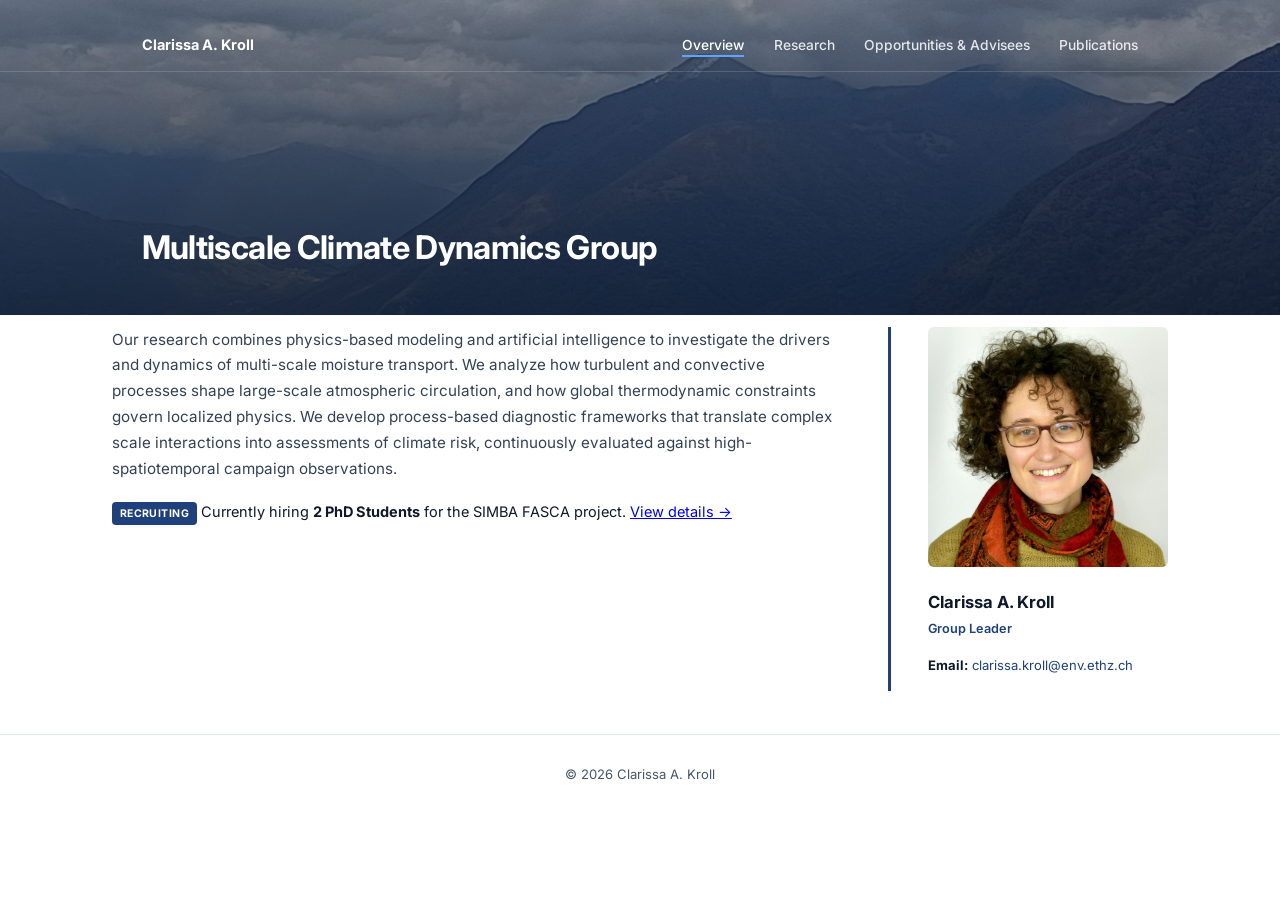
==== index.html @ e0d8de3f "Initial website release" ====
<!DOCTYPE html>
<html lang="en">
<head>
  <meta charset="UTF-8" />
  <meta name="viewport" content="width=device-width, initial-scale=1.0" />
  <title>Multiscale Climate Dynamics — Clarissa A. Kroll</title>
  <link rel="stylesheet" href="styles.css" />
  <link rel="preconnect" href="https://fonts.googleapis.com">
  <link rel="preconnect" href="https://fonts.gstatic.com" crossorigin>
  <link href="https://fonts.googleapis.com/css2?family=Inter:wght@300;400;500;600;700&display=swap" rel="stylesheet">
</head>
<body>

  <!-- Top Institutional Header -->
  <header class="header-banner">
    <div class="header-overlay"></div>
    <img src="header.jpg" alt="Atmospheric Circulation" class="header-bg" />

    <nav class="navbar">
      <div class="nav-container">
        <a href="index.html" class="nav-brand">Clarissa A. Kroll</a>
        <div class="nav-links">
          <a href="#overview" class="active">Overview</a>
          <a href="research.html">Research</a>
          <a href="advisees.html">Opportunities & Advisees</a>
          <a href="publications.html">Publications</a>
        </div>
      </div>
    </nav>

    <div class="header-content">
      <h1>Multiscale Climate Dynamics Group</h1>
    </div>
  </header>

  <!-- Page Content Container -->
  <main class="content-wrapper">

    <!-- 2-Column Hero Section -->
    <section id="overview" class="bio-hero-grid">
      
      <!-- Left: Research Abstract Text -->
      <div class="bio-main-text">
        <p>
       Our research combines physics-based modeling and artificial intelligence to investigate the drivers and dynamics of multi-scale moisture transport. We analyze how turbulent and convective processes shape large-scale atmospheric circulation, and how global thermodynamic constraints govern localized physics.
       We develop process-based diagnostic frameworks that translate complex scale interactions into assessments of climate risk, continuously evaluated against high-spatiotemporal campaign observations.
        </p>
      
      <span class="hiring-tag">Recruiting</span>
      <span>Currently hiring <strong>2 PhD Students</strong> for the SIMBA FASCA project. <a href="advisees.html">View details &rarr;</a></span>

      </div>


      <!-- Right: Photo, Details, and Links (Separated by Blue Line) -->
      <aside class="bio-sidebar">
        <img src="clarissa_kroll.jpeg" alt="Clarissa A. Kroll" class="profile-photo" />
        
        <div class="profile-info">
          <h2>Clarissa A. Kroll</h2>
          <p class="profile-title">Group Leader</p>

          <ul class="contact-details">
            <li><strong>Email:</strong> <a href="mailto:c.kroll@usys.ethz.ch">clarissa.kroll@env.ethz.ch</a></li>
          </ul>
          <!--
            <li><strong>Office:</strong> CHN P 14</li>
            <li><strong>Institute:</strong> ETH Zürich & Bonn University </li>
          </ul>

          <div class="profile-links">
            <a href="https://orcid.org/" target="_blank" rel="noopener">ORCID</a> &bull;
            <a href="https://scholar.google.com/" target="_blank" rel="noopener">Google Scholar</a> &bull;
            <a href="https://github.com/" target="_blank" rel="noopener">GitHub</a>
          </div>
        -->
        </div>
      </aside>

    </section>
  

  </main>

  <footer class="site-footer">
    <p>&copy; 2026 Clarissa A. Kroll </p>
  </footer>

</body>
</html>
---- styles.css ----
:root {
  --font-sans: 'Inter', -apple-system, BlinkMacSystemFont, sans-serif;
  --text-dark: #0f172a;
  --text-muted: #475569;
  --bg-page: #ffffff;
  --bg-subtle: #f8fafc;
  --border-color: #e2e8f0;
  --accent-blue: #2563eb;
  --max-width: 1040px;
}

.header-banner h1,
.header-content h1 {
  color: #ffffff;
}


/* --- Global Typography Scaling --- */
html {
  /* Default browser base is 16px. 
     90.625% sets the global base to ~14.5px for a dense, academic aesthetic.
     Change to 87.5% if you want it even tighter (~14px). */
  font-size: 90.625%; 
}

body {
  font-family: 'Inter', -apple-system, BlinkMacSystemFont, "Segoe UI", Roboto, sans-serif;
  font-size: 0.925rem; /* ~13.5px body copy */
  line-height: 1.55;    /* Comfortable line spacing for compact text */

  -webkit-font-smoothing: antialiased;
}

/* Scaled-Down Institutional Headings */
h1 {
  font-size: 1.5rem;    /* ~22px (was 32px+) */
  font-weight: 700;
  line-height: 1.25;
  color: #0f172a;
}

h2 {
  font-size: 1.2rem;    /* ~17.5px */
  font-weight: 700;
  color: #0f172a;
}

h3 {
  font-size: 0.95rem;   /* ~14px */
  font-weight: 600;
  color: #1f407a;
}

p, li {
  font-size: 0.9rem;    /* ~13px for paragraphs and lists */
  margin-bottom: 0.85rem;
}

/* Compact Navigation Bar Links */
.nav-links a {
  font-size: 0.85rem;   /* ~12.3px */
  font-weight: 600;
}

* {
  box-sizing: border-box;
  margin: 0;
  padding: 0;
}

body {
  font-family: var(--font-sans);
  background-color: var(--bg-page);
  color: var(--text-dark);
  line-height: 1.65;
  font-size: 1rem;
  -webkit-font-smoothing: antialiased;
}

/* 1. Header Banner using your header.jpg */
/* 1. Fully Responsive Header Banner */
.header-banner {
  position: relative;
  width: 100%;
  /* Flexible height adaptively scaling with screen size */
  min-height: 280px;
  height: clamp(280px, 35vh, 420px);
  display: flex;
  flex-direction: column;
  justify-content: space-between;
  overflow: hidden;
  background-color: #0f172a;
  padding: 1.25rem 0 1.75rem 0; /* Reduced vertical padding inside header */
  margin-bottom: 0.8rem;        /* Reduced gap below header (was likely 3rem+) */
  min-height: auto;
  padding-bottom: 0.5rem !important; /* Adjust or set to 0 if desired */
}

/* 2. Zero out top margins on main containers */
.content-wrapper,
.bio-hero-grid {
  margin-top: 0 !important;
  padding-top: 0 !important;
}

/* 3. Kill the browser's default top margin on the first paragraph */
.bio-main-text p:first-child,
.bio-sidebar {
  margin-top: 0 !important;
  padding-top: 0 !important;
}


.navbar {
  padding: 0.5rem 0;            /* Compact top navigation bar */
}

.header-content {
  margin-top: 1rem;             /* Tightened space between nav links and main title */
  padding: 0;
}

.header-content h1 {
  font-size: 1.65rem;           /* Slightly tighter heading size */
  line-height: 1.25;
  margin: 0 0 0.25rem 0;
}

.header-subtitle {
  font-size: 0.875rem;
  margin: 0;
}

.header-bg {
  position: absolute;
  top: 0; 
  left: 0;
  width: 100%; 
  height: 100%;
  object-fit: cover; /* Scaled to fill without stretching */
  object-position: center 30%; /* Focuses on upper-center of your image */
  z-index: 1;
}

/* --- Compact Main Container Gap --- */
.content-wrapper {
  margin-top: 0;                /* Eliminates excess gap above the main body grid */
  padding-top: 0;
}

.bio-hero-grid {
  margin-top: 0;                /* Pulls the bio grid directly up under the header */
}

/* 2. Fully Responsive Research Images */
.subsection-media {
  background: var(--bg-subtle);
  border: 1px solid var(--border-color);
  border-radius: 10px;
  padding: 0.75rem;
  width: 100%; /* Keeps media box inside its grid column */
  box-sizing: border-box;
}

.subsection-media img,
.figure-media img {
  width: 100%;
  max-width: 100%;
  height: auto; /* Maintains true aspect ratio without cropping */
  max-height: 350px; /* Prevents tall vertical images from blowing up */
  object-fit: contain; /* Displays full image without clipping edges */
  border-radius: 6px;
  display: block;
}

/* 3. Global Responsive Safety Net */
img, video {
  max-width: 100%;
  height: auto;
}

/* Responsive YouTube Video Wrapper */
.video-container {
  position: relative;
  width: 100%;
  aspect-ratio: 16 / 9; /* Maintains standard widescreen 16:9 ratio */
  border-radius: 8px;
  overflow: hidden;
  background-color: #0f172a;
  border: 1px solid var(--border-color);
}

.video-container iframe {
  position: absolute;
  top: 0;
  left: 0;
  width: 100%;
  height: 100%;
  border: 0;
  display: block;
}

.header-overlay {
  position: absolute;
  top: 0; left: 0;
  width: 100%; height: 100%;
  /* Dark transparent overlay to keep white text readable while showing the image */
  background: linear-gradient(180deg, rgba(15, 23, 42, 0.35) 0%, rgba(15, 23, 42, 0.8) 100%);
  z-index: 2;
}

.navbar {
  position: relative;
  z-index: 3;
  padding: 1rem 0;
  border-bottom: 1px solid rgba(255, 255, 255, 0.15);
}

.nav-container {
  max-width: var(--max-width);
  margin: 0 auto;
  padding: 0 1.5rem;
  display: flex;
  justify-content: space-between;
  align-items: center;
}

.nav-brand {
  color: #ffffff;
  font-weight: 700;
  font-size: ad1.1rem;
  text-decoration: none;
}

.nav-links a {
  color: rgba(255, 255, 255, 0.85);
  text-decoration: none;
  margin-left: 1.75rem;
  font-size: 0.95rem;
  font-weight: 500;
}

.nav-links a:hover, .nav-links a.active {
  color: #ffffff;
  border-bottom: 2px solid #60a5fa;
  padding-bottom: 2px;
}

.header-content {
  position: relative;
  z-index: 3;
  max-width: var(--max-width);
  width: 100%;
  margin: 0 auto;
  padding: 0 1.5rem 2.5rem 1.5rem;
  color: #ffffff;
}

.badge {
  display: inline-block;
  background-color: rgba(255, 255, 255, 0.18);
  backdrop-filter: blur(4px);
  color: #ffffff;
  font-size: 0.78rem;
  font-weight: 600;
  padding: 0.2rem 0.6rem;
  border-radius: 4px;
  margin-bottom: 0.5rem;
}

.header-content h1 {
  font-size: 2.25rem;
  font-weight: 700;
  letter-spacing: -0.02em;
}

.header-content p {
  font-size: 1.05rem;
  color: rgba(255, 255, 255, 0.9);
}

/* 2. Sub-navigation Jump Bar */
.subnav {
  background-color: var(--bg-subtle);
  border-bottom: 1px solid var(--border-color);
  position: sticky;
  top: 0;
  z-index: 100;
}

.subnav-container {
  max-width: var(--max-width);
  margin: 0 auto;
  padding: 0.75rem 1.5rem;
  display: flex;
  align-items: center;
  gap: 1.5rem;
  font-size: 0.9rem;
}

.subnav-label {
  font-weight: 600;
  color: var(--text-muted);
}

.subnav a {
  color: var(--accent-blue);
  text-decoration: none;
  font-weight: 500;
}

.subnav a:hover {
  text-decoration: underline;
}

/* --- Global Vertical Spacing Adjustments --- */

/* 1. Main wrapper padding */
.content-wrapper {
  max-width: var(--max-width);
  margin: 0 auto;
  padding: 3rem 1.5rem; /* Increased top/bottom padding from 3rem to 5rem */
}

/* 2. Space between research & page subsections */
.research-subsection,
.people-section,
.topic-block,
.data-section {
  margin-bottom: 2rem; /* Increased vertical space between major sections */
  padding-bottom: 2rem;
}

/* 3. Horizontal Dividers Spacing */
.section-divider {
  border: 0;
  border-top: 1px solid var(--border-color);
  margin: 2rem 0; /* Creates 5rem (~80px) space above and below divider lines */
}

/* 4. Headings Bottom Margin */
.topic-block h2,
.people-section h2,
.data-section h2 {
  margin-bottom: 2rem; /* Adds space between headings and body text/tables */
}

/* --- Styles for People Page Cards --- */
.person-card.primary-pi {
  display: grid;
  grid-template-columns: 200px 1fr;
  gap: 2.5rem;
  align-items: center;
  background: var(--bg-subtle);
  padding: 2rem;
  border-radius: 12px;
  border: 1px solid var(--border-color);
  margin-bottom: 4rem;
}

.person-photo {
  width: 200px;
  height: 200px;
  object-fit: cover;
  border-radius: 8px;
}

.role-badge {
  display: inline-block;
  font-size: 0.75rem;
  font-weight: 700;
  text-transform: uppercase;
  color: var(--accent-blue);
  letter-spacing: 0.05em;
  margin-bottom: 0.4rem;
}

.alumni-grid {
  display: grid;
  grid-template-columns: repeat(auto-fit, minmax(300px, 1fr));
  gap: 2rem;
  margin-top: 1.5rem;
}

.alumni-card {
  background: #ffffff;
  border: 1px solid var(--border-color);
  border-radius: 10px;
  padding: 1.5rem;
}

.alumni-card h3 {
  font-size: 1.2rem;
  margin-bottom: 0.25rem;
}

.degree-tag {
  font-size: 0.85rem;
  color: var(--accent-blue);
  font-weight: 600;
  display: block;
  margin-bottom: 0.75rem;
}

.thesis-title {
  font-size: 0.95rem;
  color: var(--text-muted);
  margin-bottom: 0.75rem;
}

.next-step {
  font-size: 0.85rem;
  color: #64748b;
  font-weight: 500;
}

.join-box {
  background-color: var(--bg-subtle);
  border: 1px solid var(--border-color);
  border-radius: 12px;
  padding: 3rem;
  text-align: center;
}

.join-box h2 {
  margin-bottom: 1rem;
}

.join-box p {
  max-width: 650px;
  margin: 0 auto 1.5rem auto;
  color: var(--text-muted);
}

.btn-contact {
  display: inline-block;
  background-color: var(--text-dark);
  color: #ffffff;
  padding: 0.75rem 1.5rem;
  border-radius: 6px;
  text-decoration: none;
  font-weight: 600;
}

/* --- Student & Mentorship Styling --- */

.context-note {
  background-color: var(--bg-subtle);
  border-left: 3px solid var(--accent-blue);
  padding: 1rem 1.25rem;
  border-radius: 4px;
  margin-bottom: 3.5rem;
  color: var(--text-muted);
  font-size: 0.95rem;
}

.student-category {
  margin-bottom: 4rem;
}

.student-category h2 {
  font-size: 1.5rem;
  font-weight: 700;
  color: var(--text-dark);
  margin-bottom: 1.5rem;
}

.student-card-grid {
  display: grid;
  grid-template-columns: repeat(auto-fill, minmax(320px, 1fr));
  gap: 1.5rem;
}

.student-card {
  background: #ffffff;
  border: 1px solid var(--border-color);
  border-radius: 8px;
  padding: 1.25rem 1.5rem;
  display: flex;
  flex-direction: column;
  justify-content: space-between;
  transition: border-color 0.2s ease;
}

.student-card:hover {
  border-color: #cbd5e1;
}

.card-header {
  display: flex;
  justify-content: space-between;
  align-items: flex-start;
  margin-bottom: 0.75rem;
  padding-bottom: 0.75rem;
  border-bottom: 1px solid var(--border-color);
}

.card-header h3 {
  font-size: 1.1rem;
  font-weight: 600;
  color: var(--text-dark);
}

.term-badge {
  font-size: 0.75rem;
  font-weight: 600;
  color: var(--accent-blue);
  background-color: #eff6ff;
  padding: 0.25rem 0.5rem;
  border-radius: 4px;
  white-space: nowrap;
}

/* --- Clean Institutional Accordion Header --- */

.student-summary {
  display: flex;
  justify-content: space-between;
  align-items: center;
  padding: 1.1rem 1.25rem;
  cursor: pointer;
  background-color: #ffffff;
  list-style: none;
  user-select: none;
}

.student-name {
  font-size: 1.05rem;
  font-weight: 600;
  color: var(--text-dark);
}

/* Subtle, un-badged metadata string */
.student-meta {
  font-size: 0.875rem;
  font-weight: 400;
  color: var(--text-muted); /* Neutral slate gray */
  margin-left: auto;
  margin-right: 1rem;
}

/* Custom minimal plus/minus toggle */
.student-summary::after {
  content: "+";
  font-size: 1.1rem;
  font-weight: 400;
  color: #94a3b8;
  transition: transform 0.2s ease;
}

.student-accordion[open] .student-summary::after {
  content: "−";
  color: var(--text-dark);
}

.card-details p {
  font-size: 0.9rem;
  color: var(--text-muted);
  margin-bottom: 0.4rem;
  line-height: 1.5;
}

.card-details .label {
  font-weight: 600;
  color: var(--text-dark);
}

.card-pub {
  margin-top: 0.75rem;
  padding-top: 0.75rem;
  border-top: 1px dashed var(--border-color);
  font-size: 0.85rem;
  color: var(--text-muted);
}

/* --- Advisee Accordions / Dropdowns --- */

.advisee-group {
  margin-bottom: 3.5rem;
}

.advisee-group h2 {
  font-size: 1.4rem;
  font-weight: 700;
  color: var(--text-dark);
  margin-bottom: 1.25rem;
  padding-bottom: 0.5rem;
  border-bottom: 1px solid var(--border-color);
}

.student-accordion {
  background-color: #ffffff;
  border: 1px solid var(--border-color);
  border-radius: 8px;
  margin-bottom: 0.85rem;
  overflow: hidden;
  transition: border-color 0.2s ease, box-shadow 0.2s ease;
}

.student-accordion:hover {
  border-color: #cbd5e1;
}

.student-accordion[open] {
  border-color: var(--accent-blue);
  box-shadow: 0 2px 8px rgba(0, 0, 0, 0.04);
}

.student-summary {
  display: flex;
  justify-content: space-between;
  align-items: center;
  padding: 1rem 1.25rem;
  cursor: pointer;
  font-weight: 600;
  list-style: none; /* Removes default disclosure triangle */
  user-select: none;
  background-color: #ffffff;
}

/* Remove default marker in Webkit/Firefox */
.student-summary::-webkit-details-marker {
  display: none;
}

/* Custom interactive expand indicator (+) */
.student-summary::after {
  content: "+";
  font-size: 1.2rem;
  font-weight: 400;
  color: var(--text-muted);
  transition: transform 0.2s ease;
  margin-left: 1rem;
}

.student-accordion[open] .student-summary::after {
  content: "−";
  color: var(--accent-blue);
}

.student-name {
  font-size: 1.05rem;
  color: var(--text-dark);
}

.student-term {
  font-size: 0.85rem;
  font-weight: 500;
  color: var(--accent-blue);
  background-color: #eff6ff;
  padding: 0.25rem 0.6rem;
  border-radius: 4px;
}

.student-details {
  padding: 1.25rem;
  background-color: var(--bg-subtle);
  border-top: 1px solid var(--border-color);
  font-size: 0.925rem;
}

.student-details p {
  margin-bottom: 0.6rem;
  color: var(--text-muted);
  line-height: 1.5;
}

.student-details p:last-child {
  margin-bottom: 0;
}

.student-details strong {
  color: var(--text-dark);
}

/* Bottom institutional note */
.bottom-context-note {
  margin-top: 4rem;
  padding: 1.25rem 1.5rem;
  background-color: var(--bg-subtle);
  border-left: 3px solid var(--accent-blue);
  border-radius: 4px;
  font-size: 0.9rem;
  color: var(--text-muted);
}

@media (max-width: 768px) {
  .person-card.primary-pi {
    grid-template-columns: 1fr;
  }
  .person-photo {
    width: 100%;
    height: 250px;
  }
}

.research-intro {
  font-size: 1.15rem;
  color: var(--text-dark);
  margin-bottom: 3.5rem;
  padding-bottom: 2rem;
  border-bottom: 1px solid var(--border-color);
}

.research-subsection {
  margin-bottom: 4rem;
  padding-bottom: 4rem;
  border-bottom: 1px solid var(--border-color);
}

.research-subsection:last-child {
  border-bottom: none;
}

.subsection-grid {
  display: grid;
  grid-template-columns: 1.2fr 0.8fr;
  gap: 3rem;
  align-items: center;
}

.subsection-grid.reversed {
  grid-template-columns: 0.8fr 1.2fr;
}

.subsection-grid.reversed .subsection-text {
  order: 2;
}

.subsection-grid.reversed .subsection-media {
  order: 1;
}

.topic-tag {
  font-size: 0.75rem;
  font-weight: 700;
  text-transform: uppercase;
  letter-spacing: 0.05em;
  color: var(--accent-blue);
  display: block;
  margin-bottom: 0.4rem;
}

.subsection-text h2 {
  font-size: 1.65rem;
  font-weight: 700;
  color: var(--text-dark);
  margin-bottom: 1rem;
}

.subsection-text p {
  color: var(--text-muted);
  margin-bottom: 1.25rem;
}

.feature-list {
  list-style: none;
  padding: 0;
}

.feature-list li {
  font-size: 0.925rem;
  color: #334155;
  margin-bottom: 0.5rem;
  position: relative;
  padding-left: 1.25rem;
}

.feature-list li::before {
  content: "▪";
  color: var(--accent-blue);
  position: absolute;
  left: 0;
}

.subsection-media {
  background: var(--bg-subtle);
  border: 1px solid var(--border-color);
  border-radius: 10px;
  padding: 0.75rem;
}

.subsection-media img {
  width: 100%;
  height: 220px;
  object-fit: cover;
  border-radius: 6px;
  display: block;
}

.media-caption {
  display: block;
  font-size: 0.8rem;
  color: var(--text-muted);
  margin-top: 0.6rem;
  line-height: 1.4;
}

.site-footer {
  border-top: 1px solid var(--border-color);
  padding: 2rem 0;
  text-align: center;
  font-size: 0.875rem;
  color: var(--text-muted);
}

/* --- 2-Column Hero Grid Layout --- */

.content-wrapper {
  max-width: 1100px;
  margin: 0 auto;
  padding: 3rem 1.5rem;
}

.bio-hero-grid {
  display: grid;
  grid-template-columns: 1fr 280px; /* Left column expands; right sidebar is 280px */
  gap: 3.5rem;
  align-items: start;
}

.bio-main-text p {
  font-size: 1.05rem;
  line-height: 1.7;
  color: #334155;
  margin-bottom: 1.25rem;
}

.bio-main-text p:last-child {
  margin-bottom: 0;
}

/* Vertical Blue Divider Line */
.bio-sidebar {
  padding-left: 2.5rem;
  border-left: 3px solid #1f407a; /* Institutional Blue Line */
}

.profile-photo {
  width: 100%;
  height: auto;
  aspect-ratio: 1 / 1;
  object-fit: cover;
  border-radius: 6px;
  margin-bottom: 1rem;
  background-color: #e2e8f0;
}

.profile-info h2 {
  font-size: 1.15rem;
  font-weight: 700;
  color: #0f172a;
  margin: 0 0 0.2rem 0;
}

.profile-title {
  font-size: 0.875rem;
  font-weight: 600;
  color: #1f407a;
  margin: 0 0 1rem 0;
}

.contact-details {
  list-style: none;
  padding: 0;
  margin: 0 0 1rem 0;
  font-size: 0.875rem;
}

.contact-details li {
  margin-bottom: 0.4rem;
  color: #475569;
}

.contact-details strong {
  color: #0f172a;
}

.contact-details a {
  color: #1f407a;
  text-decoration: none;
}

.contact-details a:hover {
  text-decoration: underline;
}

.profile-links {
  font-size: 0.85rem;
  font-weight: 600;
  padding-top: 0.75rem;
  border-top: 1px solid #e2e8f0;
}

.profile-links a {
  color: #0f172a;
  text-decoration: none;
}

.profile-links a:hover {
  color: #1f407a;
  text-decoration: underline;
}

/* --- Mobile Responsiveness --- */
@media (max-width: 768px) {
  .bio-hero-grid {
    grid-template-columns: 1fr;
    gap: 2rem;
  }
  
  .bio-sidebar {
    padding-left: 0;
    padding-top: 2rem;
    border-left: none;
    border-top: 3px solid #1f407a; /* Flips to a top horizontal blue bar on small screens */
  }
}

/* --- 2-Column Hero Grid Layout --- */

.content-wrapper {
  max-width: 1100px;
  margin: 0 auto;
  padding: 3rem 1.5rem;
}

.bio-hero-grid {
  display: grid;
  grid-template-columns: 1fr 280px; /* Left column expands; right sidebar is 280px */
  gap: 3.5rem;
  align-items: start;
}

.bio-main-text p {
  font-size: 1.05rem;
  line-height: 1.7;
  color: #334155;
  margin-bottom: 1.25rem;
}

.bio-main-text p:last-child {
  margin-bottom: 0;
}

/* Vertical Blue Divider Line */
.bio-sidebar {
  padding-left: 2.5rem;
  border-left: 3px solid #1f407a; /* Institutional Blue Line */
}

.profile-photo {
  width: 100%;
  height: auto;
  aspect-ratio: 1 / 1;
  object-fit: cover;
  border-radius: 6px;
  margin-bottom: 1rem;
  background-color: #e2e8f0;
}

.profile-info h2 {
  font-size: 1.15rem;
  font-weight: 700;
  color: #0f172a;
  margin: 0 0 0.2rem 0;
}

.profile-title {
  font-size: 0.875rem;
  font-weight: 600;
  color: #1f407a;
  margin: 0 0 1rem 0;
}

.contact-details {
  list-style: none;
  padding: 0;
  margin: 0 0 1rem 0;
  font-size: 0.875rem;
}

.contact-details li {
  margin-bottom: 0.4rem;
  color: #475569;
}

.contact-details strong {
  color: #0f172a;
}

.contact-details a {
  color: #1f407a;
  text-decoration: none;
}

.contact-details a:hover {
  text-decoration: underline;
}

.profile-links {
  font-size: 0.85rem;
  font-weight: 600;
  padding-top: 0.75rem;
  border-top: 1px solid #e2e8f0;
}

.profile-links a {
  color: #0f172a;
  text-decoration: none;
}

.profile-links a:hover {
  color: #1f407a;
  text-decoration: underline;
}

/* --- Mobile Responsiveness --- */
@media (max-width: 768px) {
  .bio-hero-grid {
    grid-template-columns: 1fr;
    gap: 2rem;
  }
  
  .bio-sidebar {
    padding-left: 0;
    padding-top: 2rem;
    border-left: none;
    border-top: 3px solid #1f407a; /* Flips to a top horizontal blue bar on small screens */
  }
}

/* --- Research Feature Block with Integrated Figure --- */

.research-feature-card {
  display: grid;
  grid-template-columns: 1fr 440px; /* Text left, figure right */
  gap: 2.5rem;
  align-items: start;
  background-color: #ffffff;
  border: 1px solid var(--border-color, #e2e8f0);
  border-radius: 8px;
  padding: 2rem;
  margin: 2.5rem 0;
  box-shadow: 0 1px 3px rgba(0, 0, 0, 0.03);
}

.feature-badges {
  display: flex;
  gap: 0.75rem;
  align-items: center;
  margin-bottom: 0.85rem;
  flex-wrap: wrap;
}

.badge-blog a {
  font-size: 0.75rem;
  font-weight: 700;
  color: #1f407a;
  background-color: #eff6ff;
  padding: 0.25rem 0.6rem;
  border-radius: 4px;
  text-decoration: none;
}

.badge-blog a:hover {
  text-decoration: underline;
}

.badge-tag {
  font-size: 0.75rem;
  font-weight: 600;
  color: #64748b;
  background-color: #f1f5f9;
  padding: 0.25rem 0.6rem;
  border-radius: 4px;
}

.feature-content h2 {
  font-size: 1.4rem;
  font-weight: 700;
  color: var(--text-dark, #0f172a);
  margin-top: 0;
  margin-bottom: 1rem;
}

.feature-content p {
  font-size: 0.975rem;
  line-height: 1.65;
  color: var(--text-muted, #334155);
  margin-bottom: 1rem;
}

.paper-link {
  color: #1f407a;
  font-weight: 600;
  text-decoration: none;
}

.paper-link:hover {
  text-decoration: underline;
}

.feature-actions {
  display: flex;
  gap: 1rem;
  margin-top: 1.5rem;
  flex-wrap: wrap;
}

.doi-btn {
  font-size: 0.85rem;
  font-weight: 600;
  color: #ffffff;
  background-color: #1f407a;
  padding: 0.5rem 1rem;
  border-radius: 5px;
  text-decoration: none;
}

.doi-btn:hover {
  background-color: #162f5a;
}

.blog-btn {
  font-size: 0.85rem;
  font-weight: 600;
  color: #1f407a;
  border: 1px solid #1f407a;
  padding: 0.5rem 1rem;
  border-radius: 5px;
  text-decoration: none;
}

.blog-btn:hover {
  background-color: #eff6ff;
}

/* Figure & Image Styling */
.feature-figure {
  margin: 0;
  background-color: #f8fafc;
  border: 1px solid #e2e8f0;
  border-radius: 6px;
  padding: 0.85rem;
}

.feature-img {
  width: 100%;
  height: auto;
  border-radius: 4px;
  display: block;
  background-color: #ffffff;
}

.feature-figure figcaption {
  font-size: 0.8rem;
  color: #64748b;
  line-height: 1.45;
  margin-top: 0.75rem;
}

.feature-figure figcaption strong {
  color: #0f172a;
}

/* --- SIMBA FASCA Feature Card Grid --- */

.project-feature-card {
  display: grid;
  grid-template-columns: 240px 1fr; /* Image left (240px fixed), text right (flexible) */
  gap: 2rem;
  align-items: center;
  background-color: #ffffff;
  border: 1px solid #e2e8f0;
  border-left: 4px solid #1f407a; /* ETH/Bonn institutional accent line */
  border-radius: 6px;
  padding: 1.75rem;
  margin: 2rem 0;
  box-shadow: 0 1px 3px rgba(0, 0, 0, 0.04);
}

.project-logo-box {
  display: flex;
  justify-content: center;
  align-items: center;
}

.project-logo-img {
  width: 100%;
  max-width: 240px;
  height: auto;
  border-radius: 6px;
  display: block;
  object-fit: contain;
}

.project-details h2 {
  font-size: 1.35rem;
  font-weight: 700;
  color: #0f172a;
  margin: 0.4rem 0 0.75rem 0;
}

.project-details p {
  font-size: 0.95rem;
  line-height: 1.6;
  color: #334155;
  margin-bottom: 1.25rem;
}

.project-header-meta {
  display: flex;
  align-items: center;
  gap: 0.5rem;
  font-size: 0.8rem;
  color: #64748b;
}

.badge-tag {
  background-color: #eff6ff;
  color: #1f407a;
  font-size: 0.75rem;
  font-weight: 700;
  padding: 0.2rem 0.55rem;
  border-radius: 4px;
  text-transform: uppercase;
  letter-spacing: 0.03em;
}

.project-funding {
  font-size: 0.85rem;
  color: #475569;
  background-color: #f8fafc;
  border: 1px solid #e2e8f0;
  padding: 0.6rem 0.85rem;
  border-radius: 4px;
}

.funding-label {
  color: #0f172a;
  font-weight: 600;
}

/* Mobile Responsiveness: Stack vertically on small screens */
@media (max-width: 768px) {
  .project-feature-card {
    grid-template-columns: 1fr;
    gap: 1.25rem;
    padding: 1.25rem;
  }

  .project-logo-img {
    max-width: 200px;
  }
}

/* --- Open Positions / Hiring Card --- */

.hiring-card {
  display: grid;
  grid-template-columns: 220px 1fr; /* Logo left, text right */
  gap: 2.25rem;
  align-items: start;
  background-color: #ffffff;
  border: 1px solid #e2e8f0;
  border-left: 4px solid #1f407a; /* ETH/Bonn institutional accent */
  border-radius: 6px;
  padding: 2rem;
  margin: 2.5rem 0;
  box-shadow: 0 1px 3px rgba(0, 0, 0, 0.04);
}

.hiring-logo-box {
  text-align: center;
}

.hiring-logo-img {
  width: 100%;
  max-width: 200px;
  height: auto;
  border-radius: 6px;
  display: block;
  margin: 0 auto;
}

.hiring-logo-caption {
  display: block;
  font-size: 0.75rem;
  font-weight: 600;
  color: #64748b;
  margin-top: 0.6rem;
  text-transform: uppercase;
  letter-spacing: 0.04em;
}

.hiring-badge {
  display: inline-block;
  font-size: 0.75rem;
  font-weight: 700;
  color: #1f407a;
  background-color: #eff6ff;
  padding: 0.2rem 0.6rem;
  border-radius: 4px;
  text-transform: uppercase;
  letter-spacing: 0.04em;
  margin-bottom: 0.5rem;
}

.hiring-content h2 {
  font-size: 1.5rem;
  font-weight: 700;
  color: #0f172a;
  margin: 0.25rem 0 0.75rem 0;
}

.hiring-intro {
  font-size: 0.95rem;
  color: #334155;
  line-height: 1.6;
  margin-bottom: 1.5rem;
}

/* Positions Grid Layout */
.positions-grid {
  display: grid;
  grid-template-columns: 1fr 1fr;
  gap: 1.25rem;
  margin-bottom: 1.75rem;
}

.position-item {
  background-color: #f8fafc;
  border: 1px solid #e2e8f0;
  border-radius: 6px;
  padding: 1rem;
}

.position-header {
  display: flex;
  flex-direction: column;
  gap: 0.35rem;
  margin-bottom: 0.5rem;
}

.position-header strong {
  font-size: 0.95rem;
  color: #0f172a;
}

.position-badge {
  display: inline-block;
  align-self: flex-start;
  font-size: 0.7rem;
  font-weight: 700;
  padding: 0.15rem 0.5rem;
  border-radius: 3px;
  text-transform: uppercase;
}

.phd-badge {
  background-color: #1f407a;
  color: #ffffff;
}

.student-badge {
  background-color: #e2e8f0;
  color: #334155;
}

.position-item p {
  font-size: 0.875rem;
  color: #475569;
  line-height: 1.5;
  margin: 0;
}

/* Actions & Buttons */
.hiring-actions {
  display: flex;
  flex-direction: column;
  gap: 0.75rem;
  padding-top: 1rem;
  border-top: 1px solid #e2e8f0;
}

.btn-primary {
  display: inline-block;
  align-self: flex-start;
  background-color: #1f407a;
  color: #ffffff;
  font-size: 0.875rem;
  font-weight: 600;
  padding: 0.6rem 1.25rem;
  border-radius: 4px;
  text-decoration: none;
  transition: background-color 0.15s ease;
}

.btn-primary:hover {
  background-color: #162f5a;
}

.hiring-note {
  font-size: 0.8rem;
  color: #64748b;
  line-height: 1.45;
}

/* Responsive adjustments for smaller displays */
@media (max-width: 820px) {
  .hiring-card {
    grid-template-columns: 1fr;
    gap: 1.5rem;
  }

  .positions-grid {
    grid-template-columns: 1fr;
  }

  .hiring-logo-img {
    max-width: 160px;
  }
}

/* --- Homepage Hero Hiring Callout --- */

.hero-hiring-notice {
  display: flex;
  align-items: center;
  gap: 0.75rem;
  background-color: #eff6ff;
  border: 1px solid #bfdbfe;
  border-left: 4px solid #1f407a; /* Institutional blue accent line */
  padding: 0.85rem 1.1rem;
  border-radius: 6px;
  margin-top: 1.75rem;
  font-size: 0.9rem;
  color: #1e293b;
}

.hiring-tag {
  display: inline-block;
  background-color: #1f407a;
  color: #ffffff;
  font-size: 0.725rem;
  font-weight: 700;
  padding: 0.2rem 0.55rem;
  border-radius: 4px;
  text-transform: uppercase;
  letter-spacing: 0.04em;
  white-space: nowrap;
}

.hero-hiring-notice a {
  color: #1f407a;
  font-weight: 600;
  text-decoration: none;
  margin-left: 0.25rem;
}

.hero-hiring-notice a:hover {
  text-decoration: underline;
}

/* --- Hiring Card Contact Line --- */
.hiring-contact {
  margin-top: 1rem;
  padding-top: 0.75rem;
  border-top: 1px solid #e2e8f0;
  font-size: 0.875rem;
}

.hiring-contact a {
  color: #1f407a;
  font-weight: 600;
  text-decoration: none;
}

.hiring-contact a:hover {
  text-decoration: underline;
}

/* --- Structured Advisees Box --- */
.advisees-box {
  background-color: #ffffff;
  border: 1px solid #e2e8f0;
  border-left: 4px solid #1f407a; /* ETH/Bonn institutional accent */
  border-radius: 6px;
  padding: 1.5rem 1.75rem;
  margin-top: 2rem;
  box-shadow: 0 1px 3px rgba(0, 0, 0, 0.03);
}

.advisees-box-header h2 {
  font-size: 1.15rem;
  font-weight: 700;
  color: #0f172a;
  margin: 0 0 1.25rem 0;
  padding-bottom: 0.6rem;
  border-bottom: 1px solid #e2e8f0;
}

.advisee-group {
  margin-bottom: 1.15rem;
}

/* Downscaled Category Subheadings (PhD, Master's, etc.) */
.advisee-category {
  font-size: 0.8rem;
  font-weight: 700;
  text-transform: uppercase;
  letter-spacing: 0.05em;
  color: #1f407a;
  margin: 0 0 0.45rem 0;
}

/* Compact Accordions */
.student-accordion {
  background-color: #f8fafc;
  border: 1px solid #e2e8f0;
  border-radius: 4px;
  margin-bottom: 0.35rem;
}

.student-accordion[open] {
  background-color: #ffffff;
  border-color: #cbd5e1;
}

.student-summary {
  display: flex;
  justify-content: space-between;
  align-items: center;
  padding: 0.5rem 0.75rem;
  font-size: 0.875rem;
  font-weight: 600;
  color: #1e293b;
  cursor: pointer;
}

.student-summary:hover {
  color: #1f407a;
}

.student-meta {
  font-size: 0.775rem;
  font-weight: 400;
  color: #64748b;
}

.student-details {
  padding: 0.55rem 0.75rem 0.65rem 0.75rem;
  border-top: 1px solid #f1f5f9;
  font-size: 0.825rem;
  line-height: 1.5;
  color: #334155;
}

.student-details p {
  margin: 0.2rem 0;
}

/* Bottom Institutional Footnote */
.advisees-footnote {
  margin-top: 1.25rem;
  padding: 0.6rem 0.8rem;
  background-color: #f8fafc;
  border-left: 3px solid #94a3b8;
  border-radius: 3px;
  font-size: 0.8rem;
  color: #64748b;
}

/* --- Framed Research Topic Cards --- */

.research-topics {
  display: flex;
  flex-direction: column;
  gap: 1.5rem;
  margin-top: 1.5rem;
}

.research-card {
  background-color: #ffffff;
  border: 1px solid #e2e8f0;
  border-left: 4px solid #1f407a; /* Institutional blue accent */
  border-radius: 6px;
  padding: 1.5rem 1.75rem;
  box-shadow: 0 1px 3px rgba(0, 0, 0, 0.03);
}

.research-card h2 {
  font-size: 1.15rem;
  font-weight: 700;
  color: #0f172a;
  margin: 0 0 0.75rem 0;
  padding-bottom: 0.5rem;
  border-bottom: 1px solid #f1f5f9;
}

.research-card p {
  margin-bottom: 0.75rem;
  color: #334155;
}

.paper-link {
  color: #1f407a;
  font-weight: 500;
  text-decoration: none;
}

.paper-link:hover {
  text-decoration: underline;
}

/* Embedded Figure & Video Box Inside Cards */
.figure-card,
.subsection-media {
  background-color: #f8fafc;
  border: 1px solid #e2e8f0;
  border-radius: 4px;
  padding: 0.85rem;
  margin: 1rem 0 0.5rem 0;
}

.figure-card img,
.subsection-media img {
  display: block;
  max-width: 100%;
  height: auto;
  margin: 0 auto;
  border-radius: 3px;
}

.figure-caption,
.media-caption {
  display: block;
  margin-top: 0.65rem;
  font-size: 0.8rem;
  line-height: 1.45;
  color: #475569;
}

/* Action Buttons Row */
.feature-actions {
  display: flex;
  flex-wrap: wrap;
  gap: 0.65rem;
  margin-top: 1rem;
}

.doi-btn,
.blog-btn {
  display: inline-block;
  font-size: 0.825rem;
  font-weight: 600;
  padding: 0.45rem 0.9rem;
  border-radius: 4px;
  text-decoration: none;
  transition: background-color 0.15s ease, color 0.15s ease;
}

.doi-btn {
  background-color: #1f407a;
  color: #ffffff;
}

.doi-btn:hover {
  background-color: #162f5c;
}

.blog-btn {
  background-color: #eff6ff;
  color: #1f407a;
  border: 1px solid #bfdbfe;
}

.blog-btn:hover {
  background-color: #dbeafe;
}

/* --- Research Cards Sharing the SIMBA FASCA Wrapper --- */

.research-topics {
  display: flex;
  flex-direction: column;
  gap: 1.5rem;
  margin-top: 1.5rem;
}

/* Single-column modifier for wide figures/videos (Cards 1 & 3) */
.project-feature-card--stacked {
  display: block;
}

/* Two-column modifier with square figure on the left (Card 2) */
.project-feature-card--media-left {
  display: grid;
  grid-template-columns: 260px 1fr;
  gap: 1.75rem;
  align-items: start;
}

.project-media-left {
  margin: 0;
  background-color: #f8fafc;
  border: 1px solid #e2e8f0;
  border-radius: 4px;
  padding: 0.75rem;
}

.project-media-left img {
  display: block;
  width: 100%;
  height: auto;
  border-radius: 3px;
}

.project-media-left .figure-caption {
  margin-top: 0.6rem;
  font-size: 0.775rem;
  line-height: 1.45;
  color: #475569;
}

/* Consistent heading divider inside research cards */
.research-topics .project-details h2 {
  margin-top: 0;
  margin-bottom: 0.75rem;
  padding-bottom: 0.5rem;
  border-bottom: 1px solid #f1f5f9;
}

/* --- Bulletproof Full-Width Override for Cards 1 & 3 --- */

article.project-feature-card.project-feature-card--stacked {
  display: block !important;
  width: 100% !important;
  box-sizing: border-box;
}

article.project-feature-card.project-feature-card--stacked > .project-details {
  display: block !important;
  width: 100% !important;
  max-width: 100% !important;
  grid-column: 1 / -1 !important;
}

/* Full-width precipitation diagram (Card 1) */
.project-feature-card--stacked .figure-card {
  display: block !important;
  width: 100% !important;
  max-width: 100% !important;
  box-sizing: border-box;
  margin: 1.25rem 0 0.75rem 0;
}

.project-feature-card--stacked .figure-card img,
.project-feature-card--stacked .feature-img {
  display: block;
  width: 100% !important;
  max-width: 100% !important;
  height: auto !important;
}

/* Full-width 16:9 YouTube video (Card 3) */
.project-feature-card--stacked .subsection-media {
  display: block !important;
  width: 100% !important;
  max-width: 100% !important;
  box-sizing: border-box;
  margin-top: 1.25rem;
}

.project-feature-card--stacked .video-container {
  position: relative;
  width: 100% !important;
  max-width: 100% !important;
  aspect-ratio: 16 / 9;
  height: auto;
  overflow: hidden;
  border-radius: 4px;
}

.project-feature-card--stacked .video-container iframe {
  position: absolute;
  inset: 0;
  width: 100% !important;
  height: 100% !important;
  border: 0;
}

/* Keep Card 2's left-image layout locked */
article.project-feature-card.project-feature-card--media-left {
  display: grid !important;
  grid-template-columns: 260px 1fr !important;
  gap: 1.75rem;
  align-items: start;
}

/* --- Full-Width Research Boxes (Cards 1 & 3) --- */

#research.research-topics {
  display: flex !important;
  flex-direction: column !important;
  gap: 1.5rem;
  width: 100% !important;
}

.research-box {
  display: block !important;
  width: 100% !important;
  max-width: 100% !important;
  box-sizing: border-box;
  background-color: #ffffff;
  border: 1px solid #e2e8f0;
  border-radius: 8px;
  padding: 1.5rem 1.75rem;
  box-shadow: 0 1px 3px rgba(0, 0, 0, 0.04);
}

.research-box h2 {
  margin-top: 0;
  margin-bottom: 0.75rem;
  padding-bottom: 0.5rem;
  border-bottom: 1px solid #f1f5f9;
}

.research-box p,
.research-box .figure-card,
.research-box .subsection-media {
  display: block !important;
  width: 100% !important;
  max-width: 100% !important;
  margin-left: 0 !important;
  margin-right: 0 !important;
  box-sizing: border-box;
}

.research-box .figure-card img,
.research-box .feature-img {
  display: block;
  width: 100% !important;
  max-width: 100% !important;
  height: auto !important;
}

.research-box .video-container {
  position: relative;
  width: 100% !important;
  max-width: 100% !important;
  aspect-ratio: 16 / 9;
  height: auto !important;
  overflow: hidden;
  border-radius: 4px;
}

.research-box .video-container iframe {
  position: absolute;
  inset: 0;
  width: 100% !important;
  height: 100% !important;
  border: 0;
}

/* Side-by-side text and figure inside a full-width card */
.card-split-row {
  display: grid;
  grid-template-columns: 1fr 280px;
  gap: 1.5rem;
  align-items: start;
  margin: 1rem 0;
}

.split-text p {
  margin: 0;
}

.split-media {
  margin: 0;
  background-color: #f8fafc;
  border: 1px solid #e2e8f0;
  border-radius: 4px;
  padding: 0.75rem;
}

.split-media img {
  display: block;
  width: 100%;
  height: auto;
  border-radius: 3px;
}

/* Left-aligned compact figure + right-aligned text */
.card-split-row {
  display: grid;
  grid-template-columns: 200px 1fr;
  gap: 1.5rem;
  align-items: start;
  margin: 1rem 0;
}

.split-text p {
  margin: 0;
}

.split-media {
  margin: 0;
  background-color: #f8fafc;
  border: 1px solid #e2e8f0;
  border-radius: 4px;
  padding: 0.65rem;
}

.split-media img {
  display: block;
  width: 100%;
  height: auto;
  border-radius: 3px;
}

/* Side-by-side layout: compact grey figure box on the left, text on the right */
.card-split-row {
  display: grid;
  grid-template-columns: 170px 1fr;
  gap: 1.5rem;
  align-items: start;
  margin: 1rem 0;
}

.split-media {
  margin: 0;
  background-color: #f1f5f9; /* Distinct light-grey box */
  border: 1px solid #cbd5e1;
  border-radius: 6px;
  padding: 0.65rem;
}

.split-media img {
  display: block;
  width: 100%;
  height: auto;
  border-radius: 3px;
}

.split-media .figure-caption {
  margin-top: 0.5rem;
  font-size: 0.75rem;
  line-height: 1.4;
  color: #475569;
}

.split-text p {
  margin: 0;
}



@media (max-width: 768px) {
  .card-split-row {
    grid-template-columns: 1fr;
    gap: 1rem;
  }

  .split-media {
    max-width: 210px;
  }
}

@media (max-width: 768px) {
  .card-split-row {
    grid-template-columns: 1fr;
    gap: 1rem;
  }

  .split-media {
    max-width: 240px;
  }
}

@media (max-width: 768px) {
  .card-split-row {
    grid-template-columns: 1fr;
    gap: 1rem;
  }

  .split-media {
    max-width: 340px;
  }
}

/* --- Box Frame for Full-Width Research Topics (Cards 1 & 3) --- */
.research-box {
  background-color: #ffffff;
  border: 1px solid #e2e8f0;
  border-radius: 8px;
  padding: 1.75rem;
  margin-bottom: 1.5rem;
  box-shadow: 0 1px 3px rgba(0, 0, 0, 0.04);
}

@media (max-width: 768px) {
  article.project-feature-card.project-feature-card--media-left {
    grid-template-columns: 1fr !important;
    gap: 1.25rem;
  }
}

/* Stack left image cleanly on mobile screens */
@media (max-width: 768px) {
  .project-feature-card--media-left {
    grid-template-columns: 1fr;
    gap: 1.25rem;
  }

  .project-media-left {
    max-width: 320px;
  }
}

@media (max-width: 640px) {
  .research-card {
    padding: 1.15rem;
  }
}


@media (max-width: 640px) {
  .advisees-box {
    padding: 1.15rem;
  }

  .student-summary {
    flex-direction: column;
    align-items: flex-start;
    gap: 0.15rem;
  }
}

/* Mobile responsive collapse */
@media (max-width: 640px) {
  .hero-hiring-notice {
    flex-direction: column;
    align-items: flex-start;
    gap: 0.5rem;
  }
}


/* Mobile Responsiveness */
@media (max-width: 900px) {
  .research-feature-card {
    grid-template-columns: 1fr;
    gap: 1.75rem;
  }
}

/* Compact left-hand grey box for Fig. 3 (damping.jpeg) */
.research-card-full .card-split-row {
  display: grid !important;
  grid-template-columns: 155px 1fr !important;
  gap: 1.25rem;
  align-items: start;
  width: 100%;
  margin: 1rem 0;
}

.research-card-full .split-media {
  display: block !important;
  width: 155px !important;
  max-width: 155px !important;
  margin: 0 !important;
  padding: 0.55rem !important;
  background-color: #f1f5f9 !important;
  border: 1px solid #cbd5e1 !important;
  border-radius: 6px;
  box-sizing: border-box;
}

.research-card-full .split-media img {
  display: block;
  width: auto !important;
  max-width: 100% !important;
  max-height: 170px !important;
  height: auto !important;
  margin: 0 auto;
  border-radius: 3px;
}

.research-card-full .split-media .figure-caption {
  margin-top: 0.45rem;
  font-size: 0.72rem;
  line-height: 1.35;
  color: #475569;
}

.research-card-full .split-text p {
  margin: 0;
}

@media (max-width: 768px) {
  .research-card-full .card-split-row {
    grid-template-columns: 1fr !important;
  }
}

@media (max-width: 820px) {
  .subsection-grid, .subsection-grid.reversed {
    grid-template-columns: 1fr;
  }
  .subsection-grid.reversed .subsection-text { order: 1; }
  .subsection-grid.reversed .subsection-media { order: 2; }
}

/* --- 50/50 Split Row in Card 3 (Text Left, Grey Figure Box Right) --- */

.research-card-full .card-split-row {
  display: grid !important;
  grid-template-columns: 1fr 1fr !important;
  gap: 1.5rem;
  align-items: start;
  width: 100%;
  margin: 1.15rem 0;
}

.research-card-full .split-text p {
  margin: 0;
}

.research-card-full .split-media {
  display: block !important;
  width: 100% !important;
  max-width: 100% !important;
  margin: 0 !important;
  padding: 0.75rem !important;
  background-color: #f1f5f9 !important;
  border: 1px solid #cbd5e1 !important;
  border-radius: 6px;
  box-sizing: border-box;
}

.research-card-full .split-media img {
  display: block;
  width: 100% !important;
  max-width: 100% !important;
  max-height: none !important;
  height: auto !important;
  border-radius: 3px;
}

.research-card-full .split-media .figure-caption {
  margin-top: 0.55rem;
  font-size: 0.78rem;
  line-height: 1.4;
  color: #475569;
}

@media (max-width: 768px) {
  .research-card-full .card-split-row {
    grid-template-columns: 1fr !important;
    gap: 1rem;
  }
}

.spacer-3 {
  height: 4.5em;
}
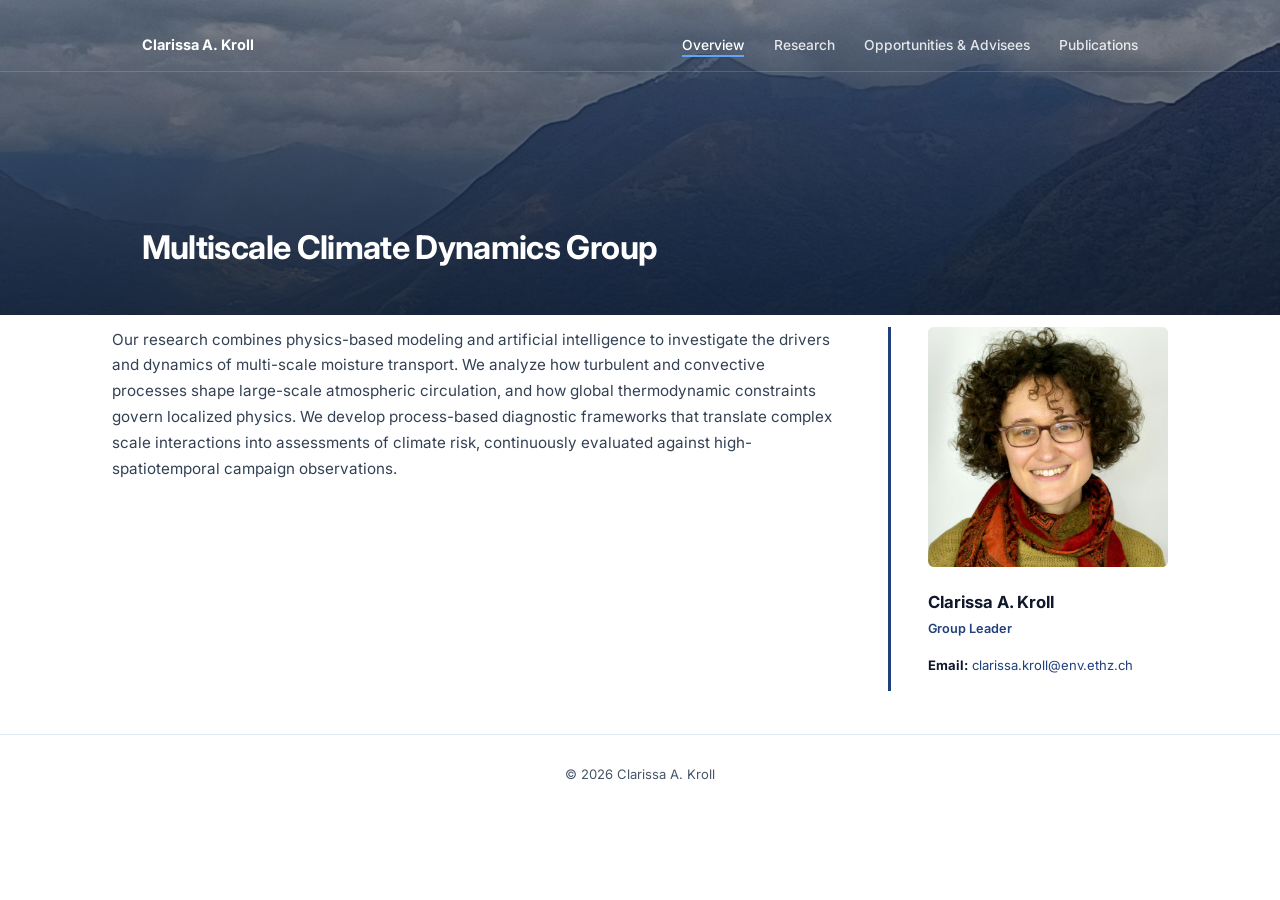
==== commit bb2b0d39: "Update site content and hide hiring section" ====
--- a/index.html
+++ b/index.html
@@ -46,9 +46,10 @@
        We develop process-based diagnostic frameworks that translate complex scale interactions into assessments of climate risk, continuously evaluated against high-spatiotemporal campaign observations.
         </p>
       
+      <!--
       <span class="hiring-tag">Recruiting</span>
       <span>Currently hiring <strong>2 PhD Students</strong> for the SIMBA FASCA project. <a href="advisees.html">View details &rarr;</a></span>
-
+      -->
       </div>
 
 
@@ -61,7 +62,7 @@
           <p class="profile-title">Group Leader</p>
 
           <ul class="contact-details">
-            <li><strong>Email:</strong> <a href="mailto:c.kroll@usys.ethz.ch">clarissa.kroll@env.ethz.ch</a></li>
+            <li><strong>Email:</strong> <a href="mailto:c.kroll@env.ethz.ch">clarissa.kroll@env.ethz.ch</a></li>
           </ul>
           <!--
             <li><strong>Office:</strong> CHN P 14</li>
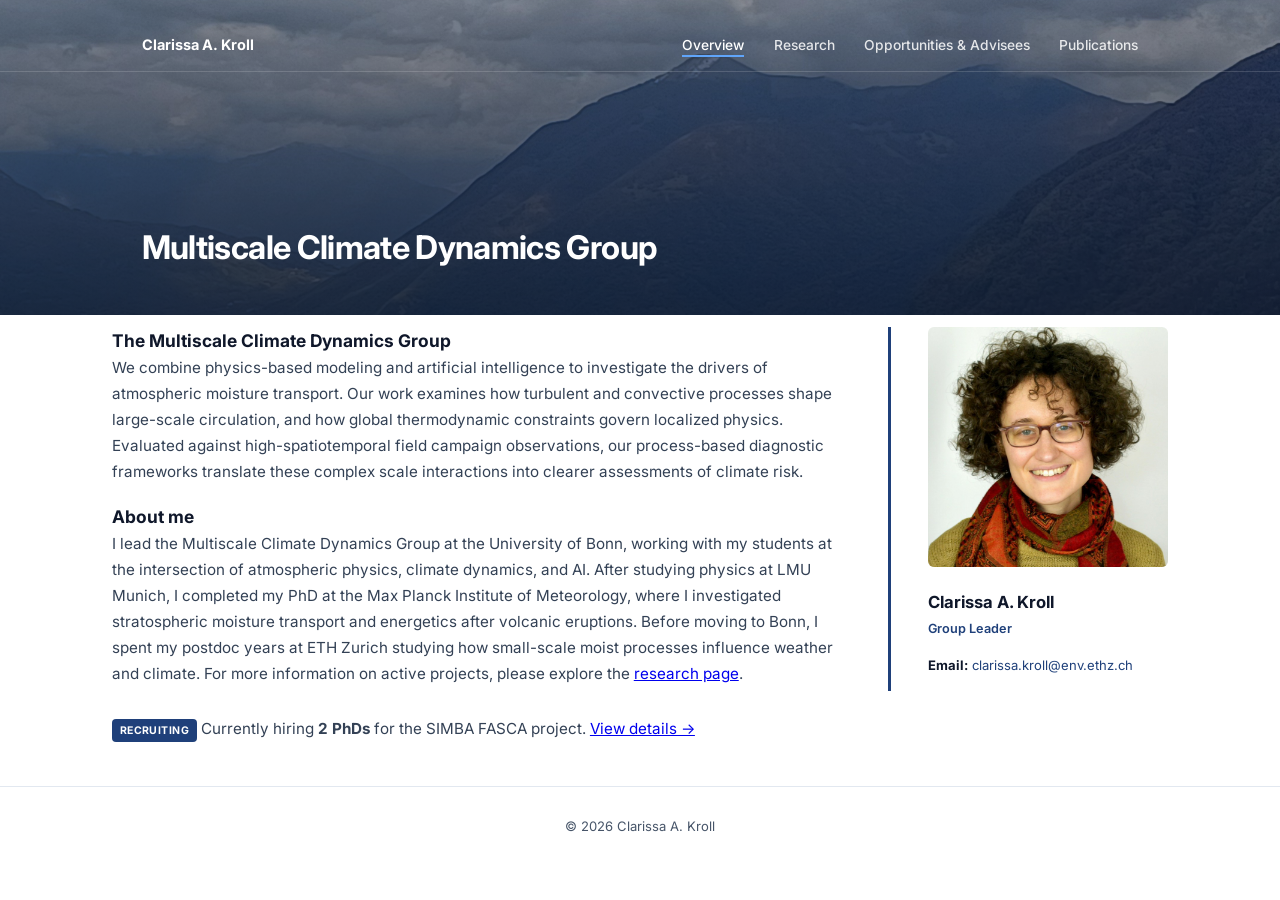
==== commit 74737745: "Included brief CV and job posting" ====
--- a/index.html
+++ b/index.html
@@ -37,19 +37,24 @@
   <main class="content-wrapper">
 
     <!-- 2-Column Hero Section -->
-    <section id="overview" class="bio-hero-grid">
+      <section id="overview" class="bio-hero-grid">
+  
+      <!-- Left: Research Abstract Text -->
+        <div class="bio-main-text">
+          <h2>The Multiscale Climate Dynamics Group</h2>
+          <p>
+            We combine physics-based modeling and artificial intelligence to investigate the drivers of atmospheric moisture transport. Our work examines how turbulent and convective processes shape large-scale circulation, and how global thermodynamic constraints govern localized physics. Evaluated against high-spatiotemporal field campaign observations, our process-based diagnostic frameworks translate these complex scale interactions into clearer assessments of climate risk.
+          </p>
+
+          <h2>About me</h2>
+          <p>
+            I lead the Multiscale Climate Dynamics Group at the University of Bonn, working with my students at the intersection of atmospheric physics, climate dynamics, and AI. After studying physics at LMU Munich, I completed my PhD at the Max Planck Institute of Meteorology, where I investigated stratospheric moisture transport and energetics after volcanic eruptions. Before moving to Bonn, I spent my postdoc years at ETH Zurich studying how small-scale moist processes influence weather and climate. For more information on active projects, please explore the <a href="research.html">research page</a>.
+          </p>
       
-      <!-- Left: Research Abstract Text -->
-      <div class="bio-main-text">
-        <p>
-       Our research combines physics-based modeling and artificial intelligence to investigate the drivers and dynamics of multi-scale moisture transport. We analyze how turbulent and convective processes shape large-scale atmospheric circulation, and how global thermodynamic constraints govern localized physics.
-       We develop process-based diagnostic frameworks that translate complex scale interactions into assessments of climate risk, continuously evaluated against high-spatiotemporal campaign observations.
+        <p style="margin-top: 2rem;">
+          <span class="hiring-tag">Recruiting</span>
+          <span>Currently hiring <strong>2 PhDs </strong> for the SIMBA FASCA project. <a href="advisees.html">View details &rarr;</a></span>
         </p>
-      
-      <!--
-      <span class="hiring-tag">Recruiting</span>
-      <span>Currently hiring <strong>2 PhD Students</strong> for the SIMBA FASCA project. <a href="advisees.html">View details &rarr;</a></span>
-      -->
       </div>
 
 
